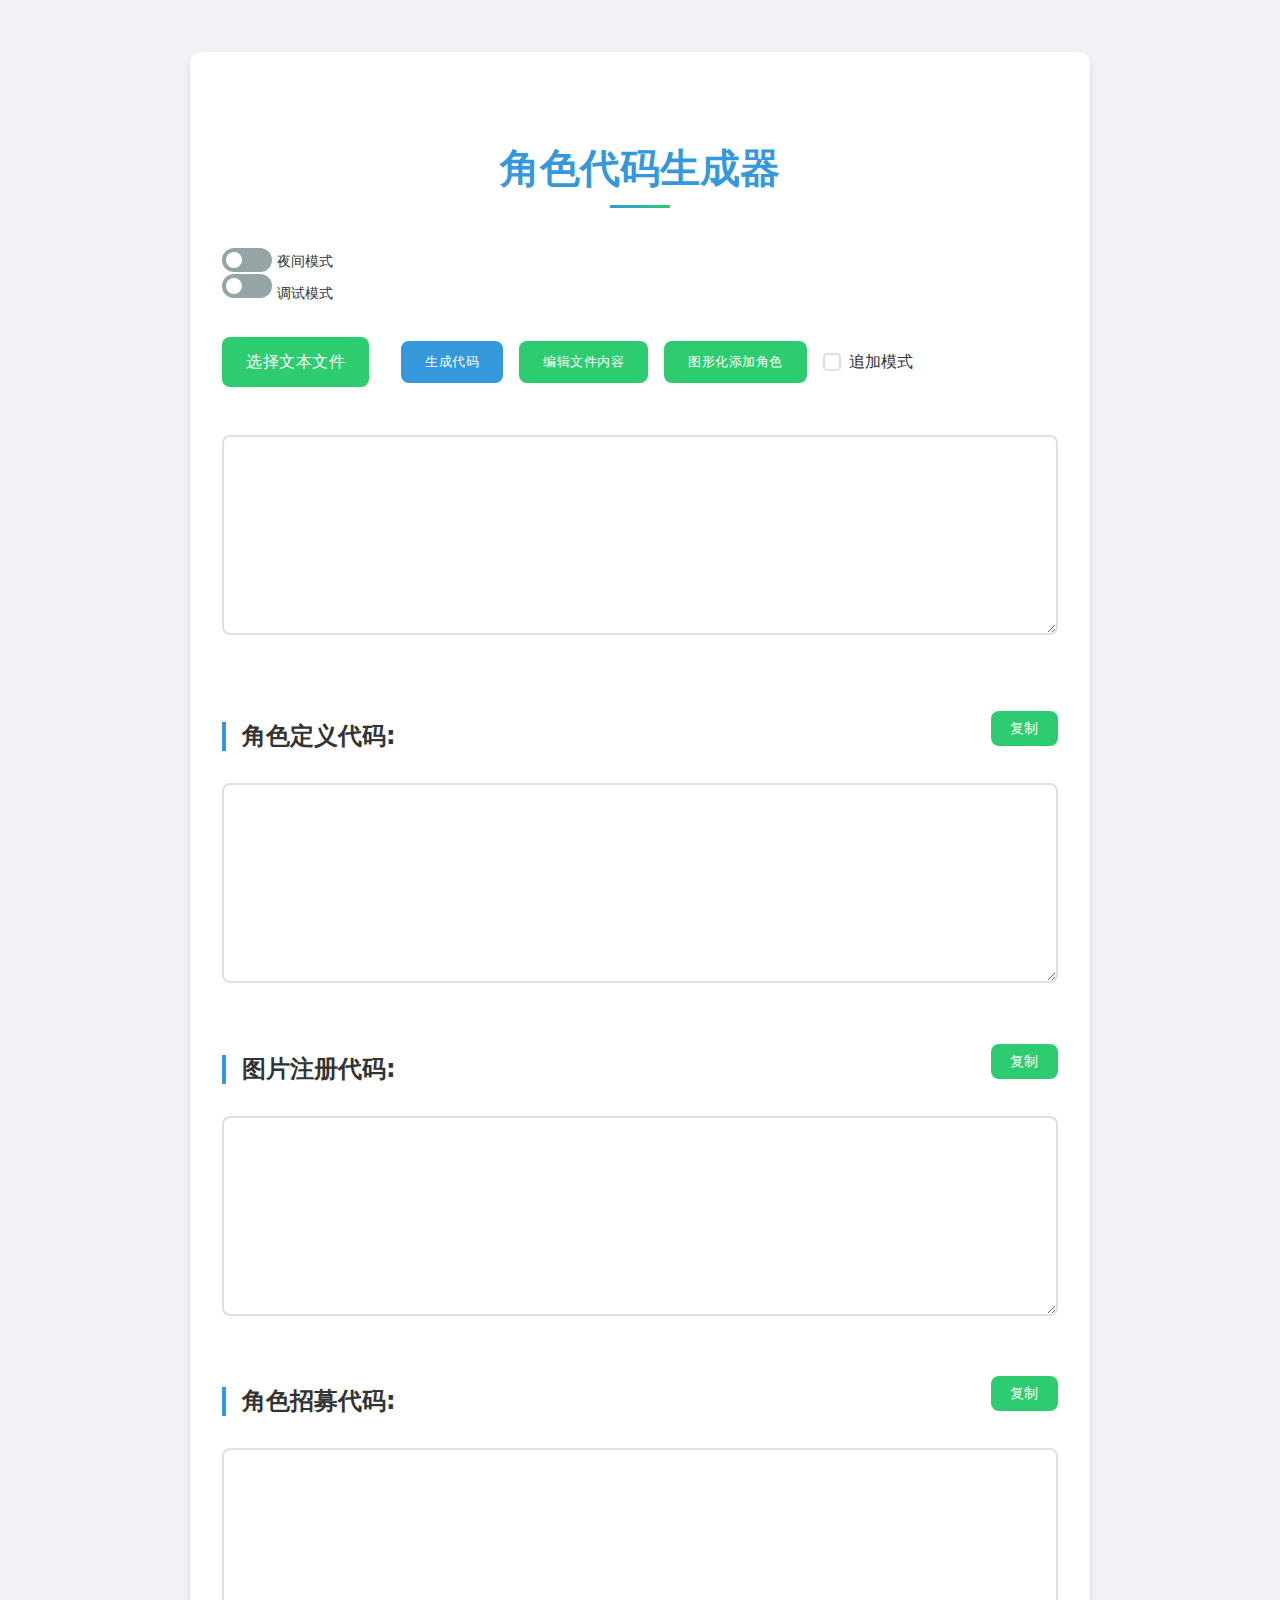
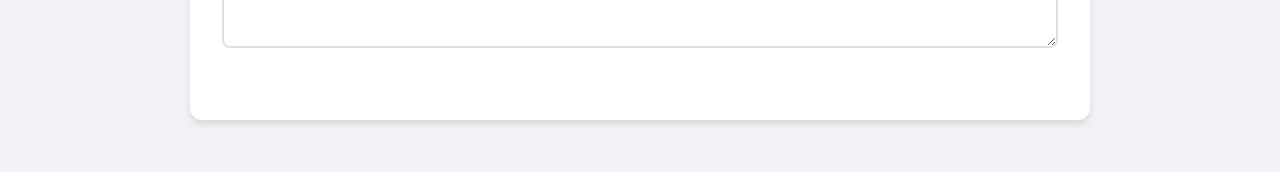
==== index.html @ 39e30cef "Update and rename home.html to index.html" ====
<!DOCTYPE html>
<html>

<head>
    <title>钢铁雄心游戏角色代码生成器</title>
    <script>
        // 主题初始化脚本
        (function () {
            const savedTheme = localStorage.getItem('theme') || 'light';
            document.documentElement.setAttribute('data-theme', savedTheme);
        })();
    </script>
    <link rel="stylesheet" href="./home.css">
</head>

<body>
    <div class="container">
        <h1>角色代码生成器</h1>
        <div class="theme-switch-container">
            <div class="theme-switch">
                <label class="switch">
                    <input type="checkbox" id="themeToggle">
                    <span class="slider"></span>
                </label>
                <span class="theme-label">夜间模式</span>
            </div>
            <div class="theme-switch">
                <label class="switch">
                    <input type="checkbox" id="debugToggle" hidden>
                    <span class="slider"></span>
                </label>
                <span class="theme-label">调试模式</span>
            </div>
        </div>
        <div class="file-input">
            <label class="file-btn">
                <input type="file" id="txtFile" accept=".txt" hidden>
                <span class="btn btn-secondary">选择文本文件</span>
                <span id="fileName"></span>
            </label>
            <button class="btn" onclick="processFile()">生成代码</button>
            <button class="btn btn-secondary" id="showEditorBtn">编辑文件内容</button>
            <button class="btn btn-secondary" id="openModalBtn">图形化添加角色</button>
            <label class="append-mode">
                <input type="checkbox" id="appendMode">
                <span class="checkmark"></span>
                <span>追加模式</span>
            </label>
        </div>
        <textarea id="fileContentEditor" class="hidden"></textarea>

        <div id="addCharacterModal" class="modal hidden">
            <div class="modal-content">
                <span class="close">&times;</span>
                <h2>添加新角色</h2>
                <div class="form-container">
                    <div id="formContainer"></div>
                </div>
                <div class="form-actions">
                    <button class="btn" id="addRowBtn">添加新行</button>
                    <button class="btn btn-secondary" id="saveChangesBtn">保存更改</button>
                </div>
            </div>
        </div>

        <div class="output-group">
            <div class="output-header">
                <h3>角色定义代码:</h3>
                <button class="btn copy-btn" data-target="output1">复制</button>
            </div>
            <textarea id="output1"></textarea>
        </div>
        
        <div class="output-group">
            <div class="output-header">
                <h3>图片注册代码:</h3>
                <button class="btn copy-btn" data-target="output2">复制</button>
            </div>
            <textarea id="output2"></textarea>
        </div>
        
        <div class="output-group">
            <div class="output-header">
                <h3>角色招募代码:</h3>
                <button class="btn copy-btn" data-target="output3">复制</button>
            </div>
            <textarea id="output3"></textarea>
        </div>
    </div>
    <script src="./home.js"></script>
</body>

</html>
---- home.css ----
/* ===== 基础重置 ===== */
*,
*::before,
*::after {
    box-sizing: border-box;
    margin: 0;
    padding: 0;
}

html {
    scroll-behavior: smooth;
    font-size: 16px;
    line-height: 1.6;
    -webkit-text-size-adjust: 100%;
    -webkit-font-smoothing: antialiased;
}

/* 调试模式开关 */
#debugToggle:checked+.slider {
    background: var(--danger-color);
}

.debug-status {
    position: fixed;
    left: 20px;
    bottom: 20px;
    padding: 12px;
    background: var(--danger-bg);
    border: 2px solid var(--danger-color);
    border-radius: var(--radius-md);
    color: var(--danger-color);
    animation: debugPulse 1.5s infinite;
    z-index: 10000;
}

.debug-container {
    position: fixed;
    left: 20px;
    bottom: 20px;
    display: flex;
    flex-direction: column-reverse;
    /* 新消息在上方 */
    gap: 10px;
    z-index: 10000;
    pointer-events: none;
    max-height: calc(100vh - 100px);
    /* 防止溢出屏幕 */
    /* overflow-y: auto; */
    /* 超出时滚动 */
}

.debug-status {
    position: relative;
    /* 改为相对定位 */
    padding: 12px;
    background: var(--danger-bg);
    border: 2px solid var(--danger-color);
    border-radius: var(--radius-md);
    color: var(--danger-color);
    animation:
        slideUp 0.3s ease-out,
        debugPulse 1.5s infinite;
    box-shadow: 0 4px 6px rgba(0, 0, 0, 0.1);
    min-width: 250px;
    opacity: 1;
    transform: none !important;
    /* 移除之前的位置变换 */
    margin-top: 0;
    /* 重置外边距 */
}

@keyframes slideUp {
    from {
        transform: translateY(100%);
        opacity: 0;
    }

    to {
        transform: translateY(0);
        opacity: 1;
    }
}

.debug-status {
    animation:
        slideUp 0.3s ease-out,
        debugPulse 1.5s infinite;
}

.debug-container {
    pointer-events: none;
    /* 防止点击干扰 */
}

.debug-status {
    will-change: transform, opacity;
    /* 优化动画性能 */
    box-shadow: 0 4px 6px rgba(0, 0, 0, 0.1);
    /* 增加层次感 */
}

@keyframes debugPulse {

    0%,
    100% {
        transform: scale(1);
    }

    50% {
        transform: scale(1.05);
    }
}

.no-animation * {
    animation: none !important;
    transition: none !important;
}

/* ===== 变量定义 ===== */
:root {
    --primary-color: #3498db;
    --secondary-color: #2ecc71;
    --danger-color: #e74c3c;
    --text-color: #333;
    --bg-color: #f0f2f5;
    --container-bg: #fff;
    --border-color: #e0e0e0;
    --shadow-color: rgba(0, 0, 0, 0.1);
    --success-bg: #e8f6e3;
    --error-bg: #fdecea;
    --radius-sm: 4px;
    --radius-md: 8px;
    --radius-lg: 12px;
    --transition: all 0.3s ease;
}

@media (prefers-color-scheme: dark) {
    :root {
        --text-color: #e0e0e0;
        --bg-color: #1a1a1a;
        --container-bg: #2d2d2d;
        --border-color: #4a4a4a;
        --shadow-color: rgba(255, 255, 255, 0.1);
    }
}

/* ===== 基础样式 ===== */
body {
    font-family: 'Segoe UI', system-ui, -apple-system, sans-serif;
    color: var(--text-color);
    background-color: var(--bg-color);
    line-height: 1.6;
    margin: 0;
    padding: 20px;
    min-height: 100vh;
}

h1,
h2,
h3,
h4 {
    font-weight: 600;
    line-height: 1.2;
    margin: 1.5em 0 1em;
}

h1 {
    font-size: 2.5rem;
}

h2 {
    font-size: 2rem;
}

h3 {
    font-size: 1.5rem;
}

img {
    max-width: 100%;
    height: auto;
    vertical-align: middle;
}

/* ===== 布局容器 ===== */
.container {
    position: relative;
    max-width: 900px;
    margin: 2rem auto;
    padding: 2rem;
    background: var(--container-bg);
    border-radius: var(--radius-lg);
    box-shadow: 0 4px 6px var(--shadow-color);
    transition: var(--transition);
}

/* 移除容器悬停动画 */
/* .container:hover {
    transform: translateY(-2px);
    box-shadow: 0 6px 12px var(--shadow-color);
} */

/* ===== 标题样式 ===== */
h1 {
    position: relative;
    text-align: center;
    padding-bottom: 1rem;
    color: var(--primary-color);
}

h1::after {
    content: '';
    position: absolute;
    bottom: 0;
    left: 50%;
    transform: translateX(-50%);
    width: 60px;
    height: 3px;
    background: linear-gradient(90deg, var(--primary-color), var(--secondary-color));
}

h3 {
    position: relative;
    padding-left: 1rem;
    border-left: 4px solid var(--primary-color);
    margin: 2rem 0 1rem;
}

/* ===== 表单元素 ===== */
.input-group {
    margin: 1.5rem 0;
}

textarea {
    width: 100%;
    height: 200px;
    padding: 1rem;
    border: 2px solid var(--border-color);
    border-radius: var(--radius-md);
    color: var(--text-color);
    background: var(--container-bg);
    font-family: 'Consolas', monospace;
    resize: vertical;
    transition: var(--transition);
}

textarea:focus {
    border-color: var(--primary-color);
    box-shadow: 0 0 0 3px rgba(52, 152, 219, 0.2);
    outline: none;
}

.file-input {
    display: flex;
    gap: 1rem;
    align-items: center;
    margin: 2rem 0;
}

.custom-file-upload {
    display: inline-flex;
    align-items: center;
    gap: 0.5rem;
    padding: 0.75rem 1.5rem;
    background: var(--bg-color);
    border: 2px solid var(--border-color);
    border-radius: var(--radius-md);
    cursor: pointer;
    transition: var(--transition);
}

.custom-file-upload:hover {
    border-color: var(--primary-color);
    background: var(--container-bg);
}

input[type="file"]:focus+.custom-file-upload {
    box-shadow: 0 0 0 3px rgba(52, 152, 219, 0.3);
}

/* ===== 按钮系统 ===== */
.btn {
    display: inline-flex;
    align-items: center;
    gap: 0.5rem;
    padding: 0.75rem 1.5rem;
    border: none;
    border-radius: var(--radius-md);
    background: var(--primary-color);
    color: white;
    cursor: pointer;
    font-weight: 500;
    transition: var(--transition);
    text-transform: uppercase;
    letter-spacing: 0.5px;
}

.btn:hover:not(:disabled) {
    transform: translateY(-2px);
    box-shadow: 0 4px 12px rgba(52, 152, 219, 0.3);
    filter: brightness(1.1);
}

.btn:active:not(:disabled) {
    transform: translateY(1px);
    box-shadow: 0 2px 4px rgba(52, 152, 219, 0.3);
}

.btn:disabled {
    opacity: 0.7;
    cursor: not-allowed;
    background: #95a5a6;
}

.btn-secondary {
    background: var(--secondary-color);
}

.btn-danger {
    background: var(--danger-color);
}

/* ===== 状态指示 ===== */
/* 新增状态消息容器 */
.status-container {
    position: fixed;
    top: 20px;
    right: 20px;
    display: flex;
    flex-direction: column;
    align-items: flex-end;
    gap: 10px;
    z-index: 10000;
    pointer-events: none;
}

/* 修改状态消息样式 */
.status-message {
    position: relative;
    padding: 12px 24px;
    border-radius: var(--radius-md);
    font-weight: 500;
    opacity: 0;
    transform: translateY(-20px);
    transition: all 0.4s cubic-bezier(0.4, 0, 0.2, 1);
    box-shadow: 0 4px 6px var(--shadow-color);
    white-space: nowrap;
    max-width: 300px;
    overflow: hidden;
    text-overflow: ellipsis;
}

/* 添加进入动画 */
.status-message.show {
    opacity: 1;
    transform: translateY(0);
}

/* 添加退出动画 */
.status-message.hide {
    opacity: 0;
    transform: translateY(-20px);
}

.status-success {
    background: var(--container-bg);
    border: 2px solid var(--primary-color);
    color: var(--primary-color);
}

.status-error {
    background: var(--container-bg);
    border: 2px solid var(--danger-color);
    color: var(--danger-color);
}

.loading-spinner {
    width: 24px;
    height: 24px;
    border: 3px solid rgba(255, 255, 255, 0.3);
    border-top-color: currentColor;
    border-radius: 50%;
    animation: spin 1s linear infinite;
    display: none;
}

@keyframes spin {
    to {
        transform: rotate(360deg);
    }
}

/* ===== 工具提示 ===== */
[data-tooltip] {
    position: relative;
    cursor: help;
}

[data-tooltip]::after {
    content: attr(data-tooltip);
    position: absolute;
    bottom: 100%;
    left: 50%;
    transform: translateX(-50%);
    white-space: nowrap;
    background: rgba(0, 0, 0, 0.9);
    color: white;
    padding: 0.5rem 1rem;
    border-radius: var(--radius-sm);
    font-size: 0.875rem;
    pointer-events: none;
    opacity: 0;
    transition: opacity 0.2s;
}

[data-tooltip]:hover::after {
    opacity: 1;
}

/* ===== 响应式设计 ===== */
@media (max-width: 768px) {
    html {
        font-size: 14px;
    }

    .container {
        padding: 1.5rem;
        margin: 1rem;
        width: auto;
    }

    .file-input {
        flex-direction: column;
    }

    .btn {
        width: 100%;
        justify-content: center;
    }
}

@media (max-width: 480px) {
    h1 {
        font-size: 2rem;
    }

    textarea {
        height: 150px;
    }
}

/* ===== 辅助类 ===== */
.sr-only {
    position: absolute;
    width: 1px;
    height: 1px;
    padding: 0;
    margin: -1px;
    overflow: hidden;
    clip: rect(0, 0, 0, 0);
    border: 0;
}

.text-center {
    text-align: center;
}

.text-muted {
    color: #95a5a6;
}

.mt-1 {
    margin-top: 0.5rem;
}

.mb-2 {
    margin-bottom: 1rem;
}

.p-2 {
    padding: 1rem;
}

/* ===== 打印优化 ===== */
@media print {
    .container {
        box-shadow: none;
        border: 1px solid #ddd;
    }

    button,
    .file-input {
        display: none;
    }

    textarea {
        border: none;
        background: transparent;
        resize: none;
    }
}


/* 文件选择按钮 */
.file-btn {
    position: relative;
    display: flex;
    align-items: center;
    gap: 1rem;
}

#fileName {
    color: var(--text-color);
    opacity: 0.8;
    font-size: 0.9em;
}

/* 自定义复选框 */
.append-mode {
    display: flex;
    align-items: center;
    gap: 0.5rem;
    cursor: pointer;
    color: var(--text-color);
}

.append-mode input {
    position: absolute;
    opacity: 0;
    height: 0;
    width: 0;
}

.checkmark {
    display: inline-block;
    width: 18px;
    height: 18px;
    border: 2px solid var(--border-color);
    border-radius: var(--radius-sm);
    position: relative;
    transition: var(--transition);
}

.append-mode input:checked~.checkmark {
    background: var(--primary-color);
    border-color: var(--primary-color);
}

.checkmark::after {
    content: "";
    position: absolute;
    left: 5px;
    top: 1px;
    width: 5px;
    height: 10px;
    border: solid white;
    border-width: 0 2px 2px 0;
    transform: rotate(45deg);
    opacity: 0;
    transition: var(--transition);
}

.append-mode input:checked~.checkmark::after {
    opacity: 1;
}


/* 复制模块 */
.output-group {
    margin: 2rem 0;
}

.output-header {
    display: flex;
    justify-content: space-between;
    align-items: center;
    margin-bottom: 1rem;
}

.copy-btn {
    padding: 0.5rem 1.2rem;
    font-size: 0.9em;
    background: var(--secondary-color);
    transition: var(--transition);
}

.copy-btn:hover {
    background: #27ae60;
}

.copy-btn:active {
    transform: translateY(1px);
}

/* 调整按钮动画关键帧 */
@keyframes bounce {
    0% {
        transform: scale(1);
    }

    50% {
        transform: scale(0.95);
    }

    100% {
        transform: scale(1);
    }
}

/* 添加按钮基础过渡效果 */
.btn {
    transition: all 0.3s ease, transform 0.3s ease;
}


/* 切换开关 */
/* .theme-switch {
    display: flex;
    align-items: center;
    gap: 10px;
    background: var(--container-bg);
    padding: 8px 12px;
    border-radius: var(--radius-md);
    box-shadow: 0 2px 4px var(--shadow-color);
} */

.switch {
    position: relative;
    display: inline-block;
    width: 50px;
    height: 24px;
}

.switch input {
    opacity: 0;
    width: 0;
    height: 0;
}

.slider {
    position: absolute;
    cursor: pointer;
    top: 0;
    left: 0;
    right: 0;
    bottom: 0;
    background-color: #95a5a6;
    transition: var(--transition);
    border-radius: 34px;
}

.slider:before {
    position: absolute;
    content: "";
    height: 16px;
    width: 16px;
    left: 4px;
    bottom: 4px;
    background-color: white;
    transition: var(--transition);
    border-radius: 50%;
}

input:checked+.slider {
    background-color: var(--primary-color);
}

input:checked+.slider:before {
    transform: translateX(26px);
}

.theme-label {
    font-size: 0.9em;
    color: var(--text-color);
    user-select: none;
}

/* 更新主题变量 */
:root {
    --text-color: #333;
    --bg-color: #f0f2f5;
    --container-bg: #fff;
    --border-color: #e0e0e0;
    --shadow-color: rgba(0, 0, 0, 0.1);
}

[data-theme="dark"] {
    --text-color: #e0e0e0;
    --bg-color: #1a1a1a;
    --container-bg: #2d2d2d;
    --border-color: #4a4a4a;
    --shadow-color: rgba(255, 255, 255, 0.1);
}


/* 追加新角色界面 */
.modal {
    display: none;
    position: fixed;
    z-index: 1000;
    left: 0;
    top: 0;
    width: 100%;
    height: 100%;
    background-color: rgba(0, 0, 0, 0.5);
}

.modal.show {
    display: block;
}

.modal-content {
    background-color: var(--container-bg);
    margin: 15% auto;
    padding: 20px;
    max-width: 500px;
    border-radius: var(--radius-md);
    position: fixed;
    top: 25%;
    left: 50%;
    transform: translate(-50%, -50%);
    max-height: 80vh;
    display: flex;
    flex-direction: column;
    width: min(90%, 600px);
}

/* 滚动条美化 */
*::-webkit-scrollbar {
    width: 8px;
}

*::-webkit-scrollbar-thumb {
    background: var(--primary-color);
    border-radius: 4px;
}

.close {
    position: absolute;
    right: 20px;
    top: 10px;
    font-size: 28px;
    cursor: pointer;
}

.form-group {
    margin: 1rem 0;
}

.form-group input {
    display: block;
    width: 100%;
    padding: 0.5rem;
    margin-top: 0.5rem;
}

#fileContentEditor {
    width: 100%;
    height: 200px;
    margin: 1rem 0;
}

.form-container {
    max-height: 60vh;
    overflow-y: auto;
    margin: 1rem 0;
    border: 1px solid var(--border-color);
    border-radius: var(--radius-md);
    padding: 1rem;
}

.form-row {
    display: grid;
    grid-template-columns: 1fr 1fr;
    gap: 1rem;
    margin-bottom: 1rem;
    padding-bottom: 1rem;
    border-bottom: 1px dashed var(--border-color);
}

.form-row:last-child {
    border-bottom: none;
    margin-bottom: 0;
}

.input-group {
    display: flex;
    flex-direction: column;
    gap: 0.5rem;
}

.input-group label {
    font-size: 0.9em;
    color: var(--text-color);
    opacity: 0.8;
}

.form-actions {
    display: flex;
    gap: 1rem;
    justify-content: flex-end;
    margin-top: 1rem;
}


/* 新增行动画 */
@keyframes slideIn {
    from {
        opacity: 0;
        transform: translateY(-20px);
    }

    to {
        opacity: 1;
        transform: translateY(0);
    }
}

.form-row {
    animation: slideIn 0.3s ease-out;
    transition: all 0.3s ease;
}

/* 输入框美化 */
.character-id,
.character-name {
    width: 100%;
    padding: 12px;
    border: 2px solid var(--border-color);
    border-radius: var(--radius-md);
    background: var(--container-bg);
    color: var(--text-color);
    font-size: 14px;
    transition: all 0.3s ease;
    box-shadow: 0 2px 4px var(--shadow-color);
}

.character-id:focus,
.character-name:focus {
    border-color: var(--primary-color);
    box-shadow: 0 0 0 3px rgba(52, 152, 219, 0.2);
    outline: none;
}

/* 输入框占位符样式 */
.character-id::placeholder,
.character-name::placeholder {
    color: #95a5a6;
    font-style: italic;
}

/* 输入框悬停效果 */
.character-id:hover,
.character-name:hover {
    border-color: var(--primary-color);
}

/* 新增行按钮动画 */
#addRowBtn {
    transition: transform 0.2s ease;
}

#addRowBtn:active {
    transform: scale(0.95);
}

/* 错误状态提示 */
.input-group.invalid input {
    border-color: var(--danger-color);
    animation: shake 0.4s ease;
}

@keyframes shake {

    0%,
    100% {
        transform: translateX(0);
    }

    25% {
        transform: translateX(-5px);
    }

    75% {
        transform: translateX(5px);
    }
}


/* 控制台报错提醒 */
.status-error {
    background: var(--error-bg) !important;
    border-color: var(--danger-color) !important;
    color: var(--danger-color) !important;
}

.status-message pre {
    margin: 8px 0 0;
    padding: 8px;
    background: rgba(0, 0, 0, 0.1);
    border-radius: var(--radius-sm);
    font-size: 0.85em;
    white-space: pre-wrap;
}

.error-stack {
    margin-top: 8px;
    padding-top: 8px;
    border-top: 1px dashed var(--danger-color);
    font-size: 0.8em;
    opacity: 0.8;
}
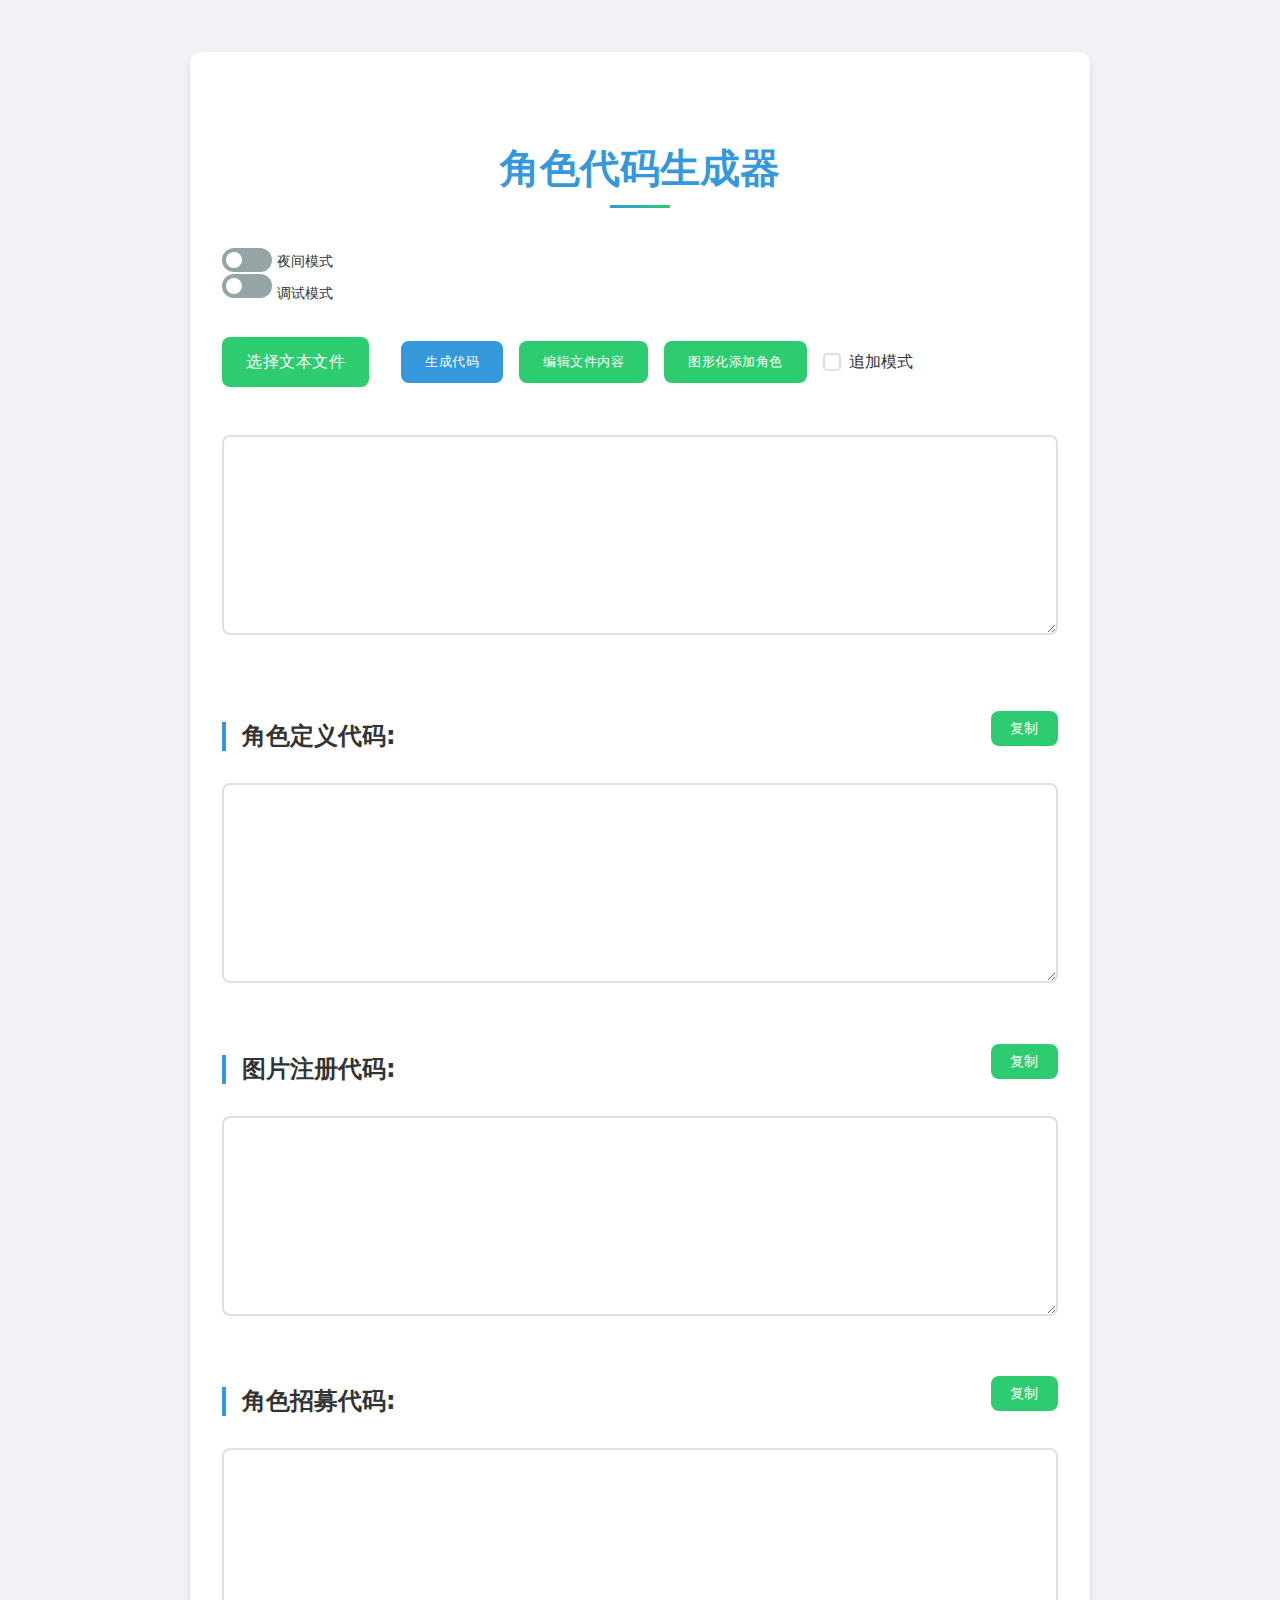
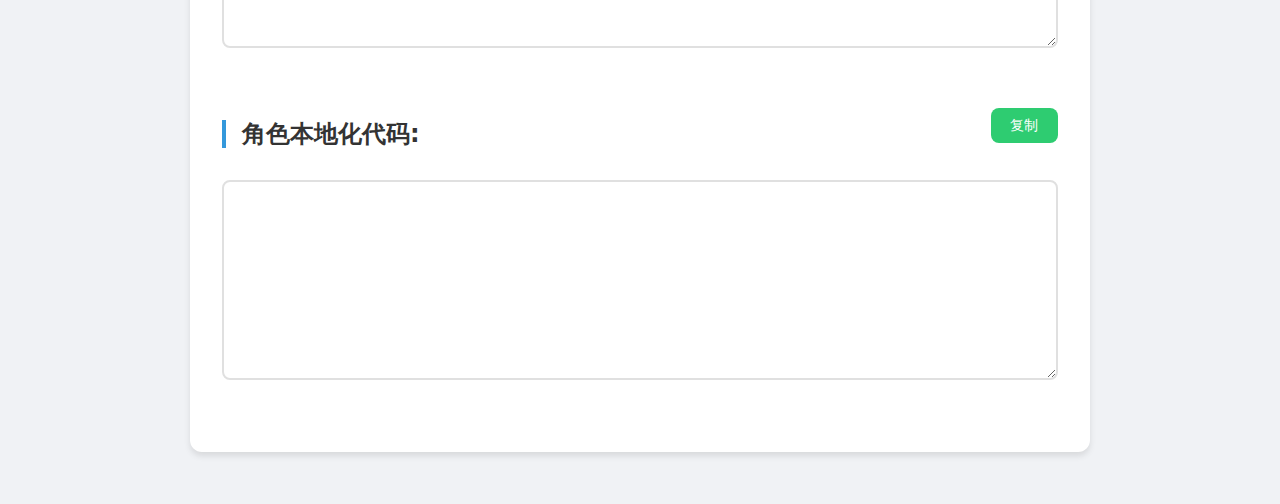
==== commit 3a519596: "本地化生成" ====
--- a/index.html
+++ b/index.html
@@ -1,93 +1,101 @@
-<!DOCTYPE html>
-<html>
-
-<head>
-    <title>钢铁雄心游戏角色代码生成器</title>
-    <script>
-        // 主题初始化脚本
-        (function () {
-            const savedTheme = localStorage.getItem('theme') || 'light';
-            document.documentElement.setAttribute('data-theme', savedTheme);
-        })();
-    </script>
-    <link rel="stylesheet" href="./home.css">
-</head>
-
-<body>
-    <div class="container">
-        <h1>角色代码生成器</h1>
-        <div class="theme-switch-container">
-            <div class="theme-switch">
-                <label class="switch">
-                    <input type="checkbox" id="themeToggle">
-                    <span class="slider"></span>
-                </label>
-                <span class="theme-label">夜间模式</span>
-            </div>
-            <div class="theme-switch">
-                <label class="switch">
-                    <input type="checkbox" id="debugToggle" hidden>
-                    <span class="slider"></span>
-                </label>
-                <span class="theme-label">调试模式</span>
-            </div>
-        </div>
-        <div class="file-input">
-            <label class="file-btn">
-                <input type="file" id="txtFile" accept=".txt" hidden>
-                <span class="btn btn-secondary">选择文本文件</span>
-                <span id="fileName"></span>
-            </label>
-            <button class="btn" onclick="processFile()">生成代码</button>
-            <button class="btn btn-secondary" id="showEditorBtn">编辑文件内容</button>
-            <button class="btn btn-secondary" id="openModalBtn">图形化添加角色</button>
-            <label class="append-mode">
-                <input type="checkbox" id="appendMode">
-                <span class="checkmark"></span>
-                <span>追加模式</span>
-            </label>
-        </div>
-        <textarea id="fileContentEditor" class="hidden"></textarea>
-
-        <div id="addCharacterModal" class="modal hidden">
-            <div class="modal-content">
-                <span class="close">&times;</span>
-                <h2>添加新角色</h2>
-                <div class="form-container">
-                    <div id="formContainer"></div>
-                </div>
-                <div class="form-actions">
-                    <button class="btn" id="addRowBtn">添加新行</button>
-                    <button class="btn btn-secondary" id="saveChangesBtn">保存更改</button>
-                </div>
-            </div>
-        </div>
-
-        <div class="output-group">
-            <div class="output-header">
-                <h3>角色定义代码:</h3>
-                <button class="btn copy-btn" data-target="output1">复制</button>
-            </div>
-            <textarea id="output1"></textarea>
-        </div>
-        
-        <div class="output-group">
-            <div class="output-header">
-                <h3>图片注册代码:</h3>
-                <button class="btn copy-btn" data-target="output2">复制</button>
-            </div>
-            <textarea id="output2"></textarea>
-        </div>
-        
-        <div class="output-group">
-            <div class="output-header">
-                <h3>角色招募代码:</h3>
-                <button class="btn copy-btn" data-target="output3">复制</button>
-            </div>
-            <textarea id="output3"></textarea>
-        </div>
-    </div>
-    <script src="./home.js"></script>
-</body>
-
-</html>
+<!DOCTYPE html>
+<html>
+
+<head>
+    <title>钢铁雄心游戏角色代码生成器</title>
+    <script>
+        // 主题初始化脚本
+        (function () {
+            const savedTheme = localStorage.getItem('theme') || 'light';
+            document.documentElement.setAttribute('data-theme', savedTheme);
+        })();
+    </script>
+    <link rel="stylesheet" href="./home.css">
+</head>
+
+<body>
+    <div class="container">
+        <h1>角色代码生成器</h1>
+        <div class="theme-switch-container">
+            <div class="theme-switch">
+                <label class="switch">
+                    <input type="checkbox" id="themeToggle">
+                    <span class="slider"></span>
+                </label>
+                <span class="theme-label">夜间模式</span>
+            </div>
+            <div class="theme-switch">
+                <label class="switch">
+                    <input type="checkbox" id="debugToggle" hidden>
+                    <span class="slider"></span>
+                </label>
+                <span class="theme-label">调试模式</span>
+            </div>
+        </div>
+        <div class="file-input">
+            <label class="file-btn">
+                <input type="file" id="txtFile" accept=".txt" hidden>
+                <span class="btn btn-secondary">选择文本文件</span>
+                <span id="fileName"></span>
+            </label>
+            <button class="btn" onclick="processFile()">生成代码</button>
+            <button class="btn btn-secondary" id="showEditorBtn">编辑文件内容</button>
+            <button class="btn btn-secondary" id="openModalBtn">图形化添加角色</button>
+            <label class="append-mode">
+                <input type="checkbox" id="appendMode">
+                <span class="checkmark"></span>
+                <span>追加模式</span>
+            </label>
+        </div>
+        <textarea id="fileContentEditor" class="hidden"></textarea>
+
+        <div id="addCharacterModal" class="modal hidden">
+            <div class="modal-content">
+                <span class="close">&times;</span>
+                <h2>添加新角色</h2>
+                <div class="form-container">
+                    <div id="formContainer"></div>
+                </div>
+                <div class="form-actions">
+                    <button class="btn" id="addRowBtn">添加新行</button>
+                    <button class="btn btn-secondary" id="saveChangesBtn">保存更改</button>
+                </div>
+            </div>
+        </div>
+
+        <div class="output-group">
+            <div class="output-header">
+                <h3>角色定义代码:</h3>
+                <button class="btn copy-btn" data-target="output1">复制</button>
+            </div>
+            <textarea id="output1"></textarea>
+        </div>
+        
+        <div class="output-group">
+            <div class="output-header">
+                <h3>图片注册代码:</h3>
+                <button class="btn copy-btn" data-target="output2">复制</button>
+            </div>
+            <textarea id="output2"></textarea>
+        </div>
+        
+        <div class="output-group">
+            <div class="output-header">
+                <h3>角色招募代码:</h3>
+                <button class="btn copy-btn" data-target="output3">复制</button>
+            </div>
+            <textarea id="output3"></textarea>
+        </div>
+
+        <div class="output-group">
+            <div class="output-header">
+                <h3>角色本地化代码:</h3>
+                <button class="btn copy-btn" data-target="output4">复制</button>
+            </div>
+            <textarea id="output4"></textarea>
+        </div>
+    </div>
+    <script src="./home.js"></script>
+</body>
+
+</html>--- a/home.css
+++ b/home.css
@@ -1,912 +1,923 @@
-/* ===== 基础重置 ===== */
-*,
-*::before,
-*::after {
-    box-sizing: border-box;
-    margin: 0;
-    padding: 0;
-}
-
-html {
-    scroll-behavior: smooth;
-    font-size: 16px;
-    line-height: 1.6;
-    -webkit-text-size-adjust: 100%;
-    -webkit-font-smoothing: antialiased;
-}
-
-/* 调试模式开关 */
-#debugToggle:checked+.slider {
-    background: var(--danger-color);
-}
-
-.debug-status {
-    position: fixed;
-    left: 20px;
-    bottom: 20px;
-    padding: 12px;
-    background: var(--danger-bg);
-    border: 2px solid var(--danger-color);
-    border-radius: var(--radius-md);
-    color: var(--danger-color);
-    animation: debugPulse 1.5s infinite;
-    z-index: 10000;
-}
-
-.debug-container {
-    position: fixed;
-    left: 20px;
-    bottom: 20px;
-    display: flex;
-    flex-direction: column-reverse;
-    /* 新消息在上方 */
-    gap: 10px;
-    z-index: 10000;
-    pointer-events: none;
-    max-height: calc(100vh - 100px);
-    /* 防止溢出屏幕 */
-    /* overflow-y: auto; */
-    /* 超出时滚动 */
-}
-
-.debug-status {
-    position: relative;
-    /* 改为相对定位 */
-    padding: 12px;
-    background: var(--danger-bg);
-    border: 2px solid var(--danger-color);
-    border-radius: var(--radius-md);
-    color: var(--danger-color);
-    animation:
-        slideUp 0.3s ease-out,
-        debugPulse 1.5s infinite;
-    box-shadow: 0 4px 6px rgba(0, 0, 0, 0.1);
-    min-width: 250px;
-    opacity: 1;
-    transform: none !important;
-    /* 移除之前的位置变换 */
-    margin-top: 0;
-    /* 重置外边距 */
-}
-
-@keyframes slideUp {
-    from {
-        transform: translateY(100%);
-        opacity: 0;
-    }
-
-    to {
-        transform: translateY(0);
-        opacity: 1;
-    }
-}
-
-.debug-status {
-    animation:
-        slideUp 0.3s ease-out,
-        debugPulse 1.5s infinite;
-}
-
-.debug-container {
-    pointer-events: none;
-    /* 防止点击干扰 */
-}
-
-.debug-status {
-    will-change: transform, opacity;
-    /* 优化动画性能 */
-    box-shadow: 0 4px 6px rgba(0, 0, 0, 0.1);
-    /* 增加层次感 */
-}
-
-@keyframes debugPulse {
-
-    0%,
-    100% {
-        transform: scale(1);
-    }
-
-    50% {
-        transform: scale(1.05);
-    }
-}
-
-.no-animation * {
-    animation: none !important;
-    transition: none !important;
-}
-
-/* ===== 变量定义 ===== */
-:root {
-    --primary-color: #3498db;
-    --secondary-color: #2ecc71;
-    --danger-color: #e74c3c;
-    --text-color: #333;
-    --bg-color: #f0f2f5;
-    --container-bg: #fff;
-    --border-color: #e0e0e0;
-    --shadow-color: rgba(0, 0, 0, 0.1);
-    --success-bg: #e8f6e3;
-    --error-bg: #fdecea;
-    --radius-sm: 4px;
-    --radius-md: 8px;
-    --radius-lg: 12px;
-    --transition: all 0.3s ease;
-}
-
-@media (prefers-color-scheme: dark) {
-    :root {
-        --text-color: #e0e0e0;
-        --bg-color: #1a1a1a;
-        --container-bg: #2d2d2d;
-        --border-color: #4a4a4a;
-        --shadow-color: rgba(255, 255, 255, 0.1);
-    }
-}
-
-/* ===== 基础样式 ===== */
-body {
-    font-family: 'Segoe UI', system-ui, -apple-system, sans-serif;
-    color: var(--text-color);
-    background-color: var(--bg-color);
-    line-height: 1.6;
-    margin: 0;
-    padding: 20px;
-    min-height: 100vh;
-}
-
-h1,
-h2,
-h3,
-h4 {
-    font-weight: 600;
-    line-height: 1.2;
-    margin: 1.5em 0 1em;
-}
-
-h1 {
-    font-size: 2.5rem;
-}
-
-h2 {
-    font-size: 2rem;
-}
-
-h3 {
-    font-size: 1.5rem;
-}
-
-img {
-    max-width: 100%;
-    height: auto;
-    vertical-align: middle;
-}
-
-/* ===== 布局容器 ===== */
-.container {
-    position: relative;
-    max-width: 900px;
-    margin: 2rem auto;
-    padding: 2rem;
-    background: var(--container-bg);
-    border-radius: var(--radius-lg);
-    box-shadow: 0 4px 6px var(--shadow-color);
-    transition: var(--transition);
-}
-
-/* 移除容器悬停动画 */
-/* .container:hover {
-    transform: translateY(-2px);
-    box-shadow: 0 6px 12px var(--shadow-color);
-} */
-
-/* ===== 标题样式 ===== */
-h1 {
-    position: relative;
-    text-align: center;
-    padding-bottom: 1rem;
-    color: var(--primary-color);
-}
-
-h1::after {
-    content: '';
-    position: absolute;
-    bottom: 0;
-    left: 50%;
-    transform: translateX(-50%);
-    width: 60px;
-    height: 3px;
-    background: linear-gradient(90deg, var(--primary-color), var(--secondary-color));
-}
-
-h3 {
-    position: relative;
-    padding-left: 1rem;
-    border-left: 4px solid var(--primary-color);
-    margin: 2rem 0 1rem;
-}
-
-/* ===== 表单元素 ===== */
-.input-group {
-    margin: 1.5rem 0;
-}
-
-textarea {
-    width: 100%;
-    height: 200px;
-    padding: 1rem;
-    border: 2px solid var(--border-color);
-    border-radius: var(--radius-md);
-    color: var(--text-color);
-    background: var(--container-bg);
-    font-family: 'Consolas', monospace;
-    resize: vertical;
-    transition: var(--transition);
-}
-
-textarea:focus {
-    border-color: var(--primary-color);
-    box-shadow: 0 0 0 3px rgba(52, 152, 219, 0.2);
-    outline: none;
-}
-
-.file-input {
-    display: flex;
-    gap: 1rem;
-    align-items: center;
-    margin: 2rem 0;
-}
-
-.custom-file-upload {
-    display: inline-flex;
-    align-items: center;
-    gap: 0.5rem;
-    padding: 0.75rem 1.5rem;
-    background: var(--bg-color);
-    border: 2px solid var(--border-color);
-    border-radius: var(--radius-md);
-    cursor: pointer;
-    transition: var(--transition);
-}
-
-.custom-file-upload:hover {
-    border-color: var(--primary-color);
-    background: var(--container-bg);
-}
-
-input[type="file"]:focus+.custom-file-upload {
-    box-shadow: 0 0 0 3px rgba(52, 152, 219, 0.3);
-}
-
-/* ===== 按钮系统 ===== */
-.btn {
-    display: inline-flex;
-    align-items: center;
-    gap: 0.5rem;
-    padding: 0.75rem 1.5rem;
-    border: none;
-    border-radius: var(--radius-md);
-    background: var(--primary-color);
-    color: white;
-    cursor: pointer;
-    font-weight: 500;
-    transition: var(--transition);
-    text-transform: uppercase;
-    letter-spacing: 0.5px;
-}
-
-.btn:hover:not(:disabled) {
-    transform: translateY(-2px);
-    box-shadow: 0 4px 12px rgba(52, 152, 219, 0.3);
-    filter: brightness(1.1);
-}
-
-.btn:active:not(:disabled) {
-    transform: translateY(1px);
-    box-shadow: 0 2px 4px rgba(52, 152, 219, 0.3);
-}
-
-.btn:disabled {
-    opacity: 0.7;
-    cursor: not-allowed;
-    background: #95a5a6;
-}
-
-.btn-secondary {
-    background: var(--secondary-color);
-}
-
-.btn-danger {
-    background: var(--danger-color);
-}
-
-/* ===== 状态指示 ===== */
-/* 新增状态消息容器 */
-.status-container {
-    position: fixed;
-    top: 20px;
-    right: 20px;
-    display: flex;
-    flex-direction: column;
-    align-items: flex-end;
-    gap: 10px;
-    z-index: 10000;
-    pointer-events: none;
-}
-
-/* 修改状态消息样式 */
-.status-message {
-    position: relative;
-    padding: 12px 24px;
-    border-radius: var(--radius-md);
-    font-weight: 500;
-    opacity: 0;
-    transform: translateY(-20px);
-    transition: all 0.4s cubic-bezier(0.4, 0, 0.2, 1);
-    box-shadow: 0 4px 6px var(--shadow-color);
-    white-space: nowrap;
-    max-width: 300px;
-    overflow: hidden;
-    text-overflow: ellipsis;
-}
-
-/* 添加进入动画 */
-.status-message.show {
-    opacity: 1;
-    transform: translateY(0);
-}
-
-/* 添加退出动画 */
-.status-message.hide {
-    opacity: 0;
-    transform: translateY(-20px);
-}
-
-.status-success {
-    background: var(--container-bg);
-    border: 2px solid var(--primary-color);
-    color: var(--primary-color);
-}
-
-.status-error {
-    background: var(--container-bg);
-    border: 2px solid var(--danger-color);
-    color: var(--danger-color);
-}
-
-.loading-spinner {
-    width: 24px;
-    height: 24px;
-    border: 3px solid rgba(255, 255, 255, 0.3);
-    border-top-color: currentColor;
-    border-radius: 50%;
-    animation: spin 1s linear infinite;
-    display: none;
-}
-
-@keyframes spin {
-    to {
-        transform: rotate(360deg);
-    }
-}
-
-/* ===== 工具提示 ===== */
-[data-tooltip] {
-    position: relative;
-    cursor: help;
-}
-
-[data-tooltip]::after {
-    content: attr(data-tooltip);
-    position: absolute;
-    bottom: 100%;
-    left: 50%;
-    transform: translateX(-50%);
-    white-space: nowrap;
-    background: rgba(0, 0, 0, 0.9);
-    color: white;
-    padding: 0.5rem 1rem;
-    border-radius: var(--radius-sm);
-    font-size: 0.875rem;
-    pointer-events: none;
-    opacity: 0;
-    transition: opacity 0.2s;
-}
-
-[data-tooltip]:hover::after {
-    opacity: 1;
-}
-
-/* ===== 响应式设计 ===== */
-@media (max-width: 768px) {
-    html {
-        font-size: 14px;
-    }
-
-    .container {
-        padding: 1.5rem;
-        margin: 1rem;
-        width: auto;
-    }
-
-    .file-input {
-        flex-direction: column;
-    }
-
-    .btn {
-        width: 100%;
-        justify-content: center;
-    }
-}
-
-@media (max-width: 480px) {
-    h1 {
-        font-size: 2rem;
-    }
-
-    textarea {
-        height: 150px;
-    }
-}
-
-/* ===== 辅助类 ===== */
-.sr-only {
-    position: absolute;
-    width: 1px;
-    height: 1px;
-    padding: 0;
-    margin: -1px;
-    overflow: hidden;
-    clip: rect(0, 0, 0, 0);
-    border: 0;
-}
-
-.text-center {
-    text-align: center;
-}
-
-.text-muted {
-    color: #95a5a6;
-}
-
-.mt-1 {
-    margin-top: 0.5rem;
-}
-
-.mb-2 {
-    margin-bottom: 1rem;
-}
-
-.p-2 {
-    padding: 1rem;
-}
-
-/* ===== 打印优化 ===== */
-@media print {
-    .container {
-        box-shadow: none;
-        border: 1px solid #ddd;
-    }
-
-    button,
-    .file-input {
-        display: none;
-    }
-
-    textarea {
-        border: none;
-        background: transparent;
-        resize: none;
-    }
-}
-
-
-/* 文件选择按钮 */
-.file-btn {
-    position: relative;
-    display: flex;
-    align-items: center;
-    gap: 1rem;
-}
-
-#fileName {
-    color: var(--text-color);
-    opacity: 0.8;
-    font-size: 0.9em;
-}
-
-/* 自定义复选框 */
-.append-mode {
-    display: flex;
-    align-items: center;
-    gap: 0.5rem;
-    cursor: pointer;
-    color: var(--text-color);
-}
-
-.append-mode input {
-    position: absolute;
-    opacity: 0;
-    height: 0;
-    width: 0;
-}
-
-.checkmark {
-    display: inline-block;
-    width: 18px;
-    height: 18px;
-    border: 2px solid var(--border-color);
-    border-radius: var(--radius-sm);
-    position: relative;
-    transition: var(--transition);
-}
-
-.append-mode input:checked~.checkmark {
-    background: var(--primary-color);
-    border-color: var(--primary-color);
-}
-
-.checkmark::after {
-    content: "";
-    position: absolute;
-    left: 5px;
-    top: 1px;
-    width: 5px;
-    height: 10px;
-    border: solid white;
-    border-width: 0 2px 2px 0;
-    transform: rotate(45deg);
-    opacity: 0;
-    transition: var(--transition);
-}
-
-.append-mode input:checked~.checkmark::after {
-    opacity: 1;
-}
-
-
-/* 复制模块 */
-.output-group {
-    margin: 2rem 0;
-}
-
-.output-header {
-    display: flex;
-    justify-content: space-between;
-    align-items: center;
-    margin-bottom: 1rem;
-}
-
-.copy-btn {
-    padding: 0.5rem 1.2rem;
-    font-size: 0.9em;
-    background: var(--secondary-color);
-    transition: var(--transition);
-}
-
-.copy-btn:hover {
-    background: #27ae60;
-}
-
-.copy-btn:active {
-    transform: translateY(1px);
-}
-
-/* 调整按钮动画关键帧 */
-@keyframes bounce {
-    0% {
-        transform: scale(1);
-    }
-
-    50% {
-        transform: scale(0.95);
-    }
-
-    100% {
-        transform: scale(1);
-    }
-}
-
-/* 添加按钮基础过渡效果 */
-.btn {
-    transition: all 0.3s ease, transform 0.3s ease;
-}
-
-
-/* 切换开关 */
-/* .theme-switch {
-    display: flex;
-    align-items: center;
-    gap: 10px;
-    background: var(--container-bg);
-    padding: 8px 12px;
-    border-radius: var(--radius-md);
-    box-shadow: 0 2px 4px var(--shadow-color);
-} */
-
-.switch {
-    position: relative;
-    display: inline-block;
-    width: 50px;
-    height: 24px;
-}
-
-.switch input {
-    opacity: 0;
-    width: 0;
-    height: 0;
-}
-
-.slider {
-    position: absolute;
-    cursor: pointer;
-    top: 0;
-    left: 0;
-    right: 0;
-    bottom: 0;
-    background-color: #95a5a6;
-    transition: var(--transition);
-    border-radius: 34px;
-}
-
-.slider:before {
-    position: absolute;
-    content: "";
-    height: 16px;
-    width: 16px;
-    left: 4px;
-    bottom: 4px;
-    background-color: white;
-    transition: var(--transition);
-    border-radius: 50%;
-}
-
-input:checked+.slider {
-    background-color: var(--primary-color);
-}
-
-input:checked+.slider:before {
-    transform: translateX(26px);
-}
-
-.theme-label {
-    font-size: 0.9em;
-    color: var(--text-color);
-    user-select: none;
-}
-
-/* 更新主题变量 */
-:root {
-    --text-color: #333;
-    --bg-color: #f0f2f5;
-    --container-bg: #fff;
-    --border-color: #e0e0e0;
-    --shadow-color: rgba(0, 0, 0, 0.1);
-}
-
-[data-theme="dark"] {
-    --text-color: #e0e0e0;
-    --bg-color: #1a1a1a;
-    --container-bg: #2d2d2d;
-    --border-color: #4a4a4a;
-    --shadow-color: rgba(255, 255, 255, 0.1);
-}
-
-
-/* 追加新角色界面 */
-.modal {
-    display: none;
-    position: fixed;
-    z-index: 1000;
-    left: 0;
-    top: 0;
-    width: 100%;
-    height: 100%;
-    background-color: rgba(0, 0, 0, 0.5);
-}
-
-.modal.show {
-    display: block;
-}
-
-.modal-content {
-    background-color: var(--container-bg);
-    margin: 15% auto;
-    padding: 20px;
-    max-width: 500px;
-    border-radius: var(--radius-md);
-    position: fixed;
-    top: 25%;
-    left: 50%;
-    transform: translate(-50%, -50%);
-    max-height: 80vh;
-    display: flex;
-    flex-direction: column;
-    width: min(90%, 600px);
-}
-
-/* 滚动条美化 */
-*::-webkit-scrollbar {
-    width: 8px;
-}
-
-*::-webkit-scrollbar-thumb {
-    background: var(--primary-color);
-    border-radius: 4px;
-}
-
-.close {
-    position: absolute;
-    right: 20px;
-    top: 10px;
-    font-size: 28px;
-    cursor: pointer;
-}
-
-.form-group {
-    margin: 1rem 0;
-}
-
-.form-group input {
-    display: block;
-    width: 100%;
-    padding: 0.5rem;
-    margin-top: 0.5rem;
-}
-
-#fileContentEditor {
-    width: 100%;
-    height: 200px;
-    margin: 1rem 0;
-}
-
-.form-container {
-    max-height: 60vh;
-    overflow-y: auto;
-    margin: 1rem 0;
-    border: 1px solid var(--border-color);
-    border-radius: var(--radius-md);
-    padding: 1rem;
-}
-
-.form-row {
-    display: grid;
-    grid-template-columns: 1fr 1fr;
-    gap: 1rem;
-    margin-bottom: 1rem;
-    padding-bottom: 1rem;
-    border-bottom: 1px dashed var(--border-color);
-}
-
-.form-row:last-child {
-    border-bottom: none;
-    margin-bottom: 0;
-}
-
-.input-group {
-    display: flex;
-    flex-direction: column;
-    gap: 0.5rem;
-}
-
-.input-group label {
-    font-size: 0.9em;
-    color: var(--text-color);
-    opacity: 0.8;
-}
-
-.form-actions {
-    display: flex;
-    gap: 1rem;
-    justify-content: flex-end;
-    margin-top: 1rem;
-}
-
-
-/* 新增行动画 */
-@keyframes slideIn {
-    from {
-        opacity: 0;
-        transform: translateY(-20px);
-    }
-
-    to {
-        opacity: 1;
-        transform: translateY(0);
-    }
-}
-
-.form-row {
-    animation: slideIn 0.3s ease-out;
-    transition: all 0.3s ease;
-}
-
-/* 输入框美化 */
-.character-id,
-.character-name {
-    width: 100%;
-    padding: 12px;
-    border: 2px solid var(--border-color);
-    border-radius: var(--radius-md);
-    background: var(--container-bg);
-    color: var(--text-color);
-    font-size: 14px;
-    transition: all 0.3s ease;
-    box-shadow: 0 2px 4px var(--shadow-color);
-}
-
-.character-id:focus,
-.character-name:focus {
-    border-color: var(--primary-color);
-    box-shadow: 0 0 0 3px rgba(52, 152, 219, 0.2);
-    outline: none;
-}
-
-/* 输入框占位符样式 */
-.character-id::placeholder,
-.character-name::placeholder {
-    color: #95a5a6;
-    font-style: italic;
-}
-
-/* 输入框悬停效果 */
-.character-id:hover,
-.character-name:hover {
-    border-color: var(--primary-color);
-}
-
-/* 新增行按钮动画 */
-#addRowBtn {
-    transition: transform 0.2s ease;
-}
-
-#addRowBtn:active {
-    transform: scale(0.95);
-}
-
-/* 错误状态提示 */
-.input-group.invalid input {
-    border-color: var(--danger-color);
-    animation: shake 0.4s ease;
-}
-
-@keyframes shake {
-
-    0%,
-    100% {
-        transform: translateX(0);
-    }
-
-    25% {
-        transform: translateX(-5px);
-    }
-
-    75% {
-        transform: translateX(5px);
-    }
-}
-
-
-/* 控制台报错提醒 */
-.status-error {
-    background: var(--error-bg) !important;
-    border-color: var(--danger-color) !important;
-    color: var(--danger-color) !important;
-}
-
-.status-message pre {
-    margin: 8px 0 0;
-    padding: 8px;
-    background: rgba(0, 0, 0, 0.1);
-    border-radius: var(--radius-sm);
-    font-size: 0.85em;
-    white-space: pre-wrap;
-}
-
-.error-stack {
-    margin-top: 8px;
-    padding-top: 8px;
-    border-top: 1px dashed var(--danger-color);
-    font-size: 0.8em;
-    opacity: 0.8;
+/* ===== 基础重置 ===== */
+*,
+*::before,
+*::after {
+    box-sizing: border-box;
+    margin: 0;
+    padding: 0;
+}
+
+html {
+    scroll-behavior: smooth;
+    font-size: 16px;
+    line-height: 1.6;
+    -webkit-text-size-adjust: 100%;
+    -webkit-font-smoothing: antialiased;
+}
+
+/* 调试模式开关 */
+#debugToggle:checked+.slider {
+    background: var(--danger-color);
+}
+
+.debug-status {
+    position: fixed;
+    left: 20px;
+    bottom: 20px;
+    padding: 12px;
+    background: var(--danger-bg);
+    border: 2px solid var(--danger-color);
+    border-radius: var(--radius-md);
+    color: var(--danger-color);
+    animation: debugPulse 1.5s infinite;
+    z-index: 10000;
+}
+
+.debug-container {
+    position: fixed;
+    left: 20px;
+    bottom: 20px;
+    display: flex;
+    flex-direction: column-reverse;
+    /* 新消息在上方 */
+    gap: 10px;
+    z-index: 10000;
+    pointer-events: none;
+    max-height: calc(100vh - 100px);
+    /* 防止溢出屏幕 */
+    /* overflow-y: auto; */
+    /* 超出时滚动 */
+}
+
+.debug-status {
+    position: relative;
+    /* 改为相对定位 */
+    padding: 12px;
+    background: var(--danger-bg);
+    border: 2px solid var(--danger-color);
+    border-radius: var(--radius-md);
+    color: var(--danger-color);
+    animation:
+        slideUp 0.3s ease-out,
+        debugPulse 1.5s infinite;
+    box-shadow: 0 4px 6px rgba(0, 0, 0, 0.1);
+    min-width: 250px;
+    opacity: 1;
+    transform: none !important;
+    /* 移除之前的位置变换 */
+    margin-top: 0;
+    /* 重置外边距 */
+}
+
+@keyframes slideUp {
+    from {
+        transform: translateY(100%);
+        opacity: 0;
+    }
+
+    to {
+        transform: translateY(0);
+        opacity: 1;
+    }
+}
+
+.debug-status {
+    animation:
+        slideUp 0.3s ease-out,
+        debugPulse 1.5s infinite;
+}
+
+.debug-container {
+    pointer-events: none;
+    /* 防止点击干扰 */
+}
+
+.debug-status {
+    will-change: transform, opacity;
+    /* 优化动画性能 */
+    box-shadow: 0 4px 6px rgba(0, 0, 0, 0.1);
+    /* 增加层次感 */
+}
+
+@keyframes debugPulse {
+
+    0%,
+    100% {
+        transform: scale(1);
+    }
+
+    50% {
+        transform: scale(1.05);
+    }
+}
+
+.no-animation * {
+    animation: none !important;
+    transition: none !important;
+}
+
+/* ===== 变量定义 ===== */
+:root {
+    --primary-color: #3498db;
+    --secondary-color: #2ecc71;
+    --danger-color: #e74c3c;
+    --text-color: #333;
+    --bg-color: #f0f2f5;
+    --container-bg: #fff;
+    --border-color: #e0e0e0;
+    --shadow-color: rgba(0, 0, 0, 0.1);
+    --success-bg: #e8f6e3;
+    --error-bg: #fdecea;
+    --radius-sm: 4px;
+    --radius-md: 8px;
+    --radius-lg: 12px;
+    --transition: all 0.3s ease;
+}
+
+@media (prefers-color-scheme: dark) {
+    :root {
+        --text-color: #e0e0e0;
+        --bg-color: #1a1a1a;
+        --container-bg: #2d2d2d;
+        --border-color: #4a4a4a;
+        --shadow-color: rgba(255, 255, 255, 0.1);
+    }
+}
+
+/* ===== 基础样式 ===== */
+body {
+    font-family: 'Segoe UI', system-ui, -apple-system, sans-serif;
+    color: var(--text-color);
+    background-color: var(--bg-color);
+    line-height: 1.6;
+    margin: 0;
+    padding: 20px;
+    min-height: 100vh;
+}
+
+h1,
+h2,
+h3,
+h4 {
+    font-weight: 600;
+    line-height: 1.2;
+    margin: 1.5em 0 1em;
+}
+
+h1 {
+    font-size: 2.5rem;
+}
+
+h2 {
+    font-size: 2rem;
+}
+
+h3 {
+    font-size: 1.5rem;
+}
+
+img {
+    max-width: 100%;
+    height: auto;
+    vertical-align: middle;
+}
+
+/* ===== 布局容器 ===== */
+.container {
+    position: relative;
+    max-width: 900px;
+    margin: 2rem auto;
+    padding: 2rem;
+    background: var(--container-bg);
+    border-radius: var(--radius-lg);
+    box-shadow: 0 4px 6px var(--shadow-color);
+    transition: var(--transition);
+}
+
+/* 移除容器悬停动画 */
+/* .container:hover {
+    transform: translateY(-2px);
+    box-shadow: 0 6px 12px var(--shadow-color);
+} */
+
+/* ===== 标题样式 ===== */
+h1 {
+    position: relative;
+    text-align: center;
+    padding-bottom: 1rem;
+    color: var(--primary-color);
+}
+
+h1::after {
+    content: '';
+    position: absolute;
+    bottom: 0;
+    left: 50%;
+    transform: translateX(-50%);
+    width: 60px;
+    height: 3px;
+    background: linear-gradient(90deg, var(--primary-color), var(--secondary-color));
+}
+
+h3 {
+    position: relative;
+    padding-left: 1rem;
+    border-left: 4px solid var(--primary-color);
+    margin: 2rem 0 1rem;
+}
+
+/* ===== 表单元素 ===== */
+.input-group {
+    margin: 1.5rem 0;
+}
+
+textarea {
+    width: 100%;
+    height: 200px;
+    padding: 1rem;
+    border: 2px solid var(--border-color);
+    border-radius: var(--radius-md);
+    color: var(--text-color);
+    background: var(--container-bg);
+    font-family: 'Consolas', monospace;
+    resize: vertical;
+    transition: var(--transition);
+}
+
+textarea:focus {
+    border-color: var(--primary-color);
+    box-shadow: 0 0 0 3px rgba(52, 152, 219, 0.2);
+    outline: none;
+}
+
+.file-input {
+    display: flex;
+    gap: 1rem;
+    align-items: center;
+    margin: 2rem 0;
+}
+
+.custom-file-upload {
+    display: inline-flex;
+    align-items: center;
+    gap: 0.5rem;
+    padding: 0.75rem 1.5rem;
+    background: var(--bg-color);
+    border: 2px solid var(--border-color);
+    border-radius: var(--radius-md);
+    cursor: pointer;
+    transition: var(--transition);
+}
+
+.custom-file-upload:hover {
+    border-color: var(--primary-color);
+    background: var(--container-bg);
+}
+
+input[type="file"]:focus+.custom-file-upload {
+    box-shadow: 0 0 0 3px rgba(52, 152, 219, 0.3);
+}
+
+/* ===== 按钮系统 ===== */
+.btn {
+    display: inline-flex;
+    align-items: center;
+    gap: 0.5rem;
+    padding: 0.75rem 1.5rem;
+    border: none;
+    border-radius: var(--radius-md);
+    background: var(--primary-color);
+    color: white;
+    cursor: pointer;
+    font-weight: 500;
+    transition: var(--transition);
+    text-transform: uppercase;
+    letter-spacing: 0.5px;
+}
+
+.btn:hover:not(:disabled) {
+    transform: translateY(-2px);
+    box-shadow: 0 4px 12px rgba(52, 152, 219, 0.3);
+    filter: brightness(1.1);
+}
+
+.btn:active:not(:disabled) {
+    transform: translateY(1px);
+    box-shadow: 0 2px 4px rgba(52, 152, 219, 0.3);
+}
+
+.btn:disabled {
+    opacity: 0.7;
+    cursor: not-allowed;
+    background: #95a5a6;
+}
+
+.btn-secondary {
+    background: var(--secondary-color);
+}
+
+.btn-danger {
+    background: var(--danger-color);
+}
+
+/* ===== 状态指示 ===== */
+/* 新增状态消息容器 */
+.status-container {
+    position: fixed;
+    top: 20px;
+    right: 20px;
+    display: flex;
+    flex-direction: column;
+    align-items: flex-end;
+    gap: 10px;
+    z-index: 10000;
+    pointer-events: none;
+}
+
+/* 修改状态消息样式 */
+.status-message {
+    position: relative;
+    padding: 12px 24px;
+    border-radius: var(--radius-md);
+    font-weight: 500;
+    opacity: 0;
+    transform: translateY(-20px);
+    transition: all 0.4s cubic-bezier(0.4, 0, 0.2, 1);
+    box-shadow: 0 4px 6px var(--shadow-color);
+    white-space: nowrap;
+    max-width: 300px;
+    overflow: hidden;
+    text-overflow: ellipsis;
+}
+
+/* 添加进入动画 */
+.status-message.show {
+    opacity: 1;
+    transform: translateY(0);
+}
+
+/* 添加退出动画 */
+.status-message.hide {
+    opacity: 0;
+    transform: translateY(-20px);
+}
+
+.status-success {
+    background: var(--container-bg);
+    border: 2px solid var(--primary-color);
+    color: var(--primary-color);
+}
+
+.status-error {
+    background: var(--container-bg);
+    border: 2px solid var(--danger-color);
+    color: var(--danger-color);
+}
+
+.loading-spinner {
+    width: 24px;
+    height: 24px;
+    border: 3px solid rgba(255, 255, 255, 0.3);
+    border-top-color: currentColor;
+    border-radius: 50%;
+    animation: spin 1s linear infinite;
+    display: none;
+}
+
+@keyframes spin {
+    to {
+        transform: rotate(360deg);
+    }
+}
+
+/* ===== 工具提示 ===== */
+[data-tooltip] {
+    position: relative;
+    cursor: help;
+}
+
+[data-tooltip]::after {
+    content: attr(data-tooltip);
+    position: absolute;
+    bottom: 100%;
+    left: 50%;
+    transform: translateX(-50%);
+    white-space: nowrap;
+    background: rgba(0, 0, 0, 0.9);
+    color: white;
+    padding: 0.5rem 1rem;
+    border-radius: var(--radius-sm);
+    font-size: 0.875rem;
+    pointer-events: none;
+    opacity: 0;
+    transition: opacity 0.2s;
+}
+
+[data-tooltip]:hover::after {
+    opacity: 1;
+}
+
+/* ===== 响应式设计 ===== */
+@media (max-width: 768px) {
+    html {
+        font-size: 14px;
+    }
+
+    .container {
+        padding: 1.5rem;
+        margin: 1rem;
+        width: auto;
+    }
+
+    .file-input {
+        flex-direction: column;
+    }
+
+    .btn {
+        width: 100%;
+        justify-content: center;
+    }
+}
+
+@media (max-width: 480px) {
+    h1 {
+        font-size: 2rem;
+    }
+
+    textarea {
+        height: 150px;
+    }
+}
+
+/* ===== 辅助类 ===== */
+.sr-only {
+    position: absolute;
+    width: 1px;
+    height: 1px;
+    padding: 0;
+    margin: -1px;
+    overflow: hidden;
+    clip: rect(0, 0, 0, 0);
+    border: 0;
+}
+
+.text-center {
+    text-align: center;
+}
+
+.text-muted {
+    color: #95a5a6;
+}
+
+.mt-1 {
+    margin-top: 0.5rem;
+}
+
+.mb-2 {
+    margin-bottom: 1rem;
+}
+
+.p-2 {
+    padding: 1rem;
+}
+
+/* ===== 打印优化 ===== */
+@media print {
+    .container {
+        box-shadow: none;
+        border: 1px solid #ddd;
+    }
+
+    button,
+    .file-input {
+        display: none;
+    }
+
+    textarea {
+        border: none;
+        background: transparent;
+        resize: none;
+    }
+}
+
+
+/* 文件选择按钮 */
+.file-btn {
+    position: relative;
+    display: flex;
+    align-items: center;
+    gap: 1rem;
+}
+
+#fileName {
+    color: var(--text-color);
+    opacity: 0.8;
+    font-size: 0.9em;
+}
+
+/* 自定义复选框 */
+.append-mode {
+    display: flex;
+    align-items: center;
+    gap: 0.5rem;
+    cursor: pointer;
+    color: var(--text-color);
+}
+
+.append-mode input {
+    position: absolute;
+    opacity: 0;
+    height: 0;
+    width: 0;
+}
+
+.checkmark {
+    display: inline-block;
+    width: 18px;
+    height: 18px;
+    border: 2px solid var(--border-color);
+    border-radius: var(--radius-sm);
+    position: relative;
+    transition: var(--transition);
+}
+
+.append-mode input:checked~.checkmark {
+    background: var(--primary-color);
+    border-color: var(--primary-color);
+}
+
+.checkmark::after {
+    content: "";
+    position: absolute;
+    left: 5px;
+    top: 1px;
+    width: 5px;
+    height: 10px;
+    border: solid white;
+    border-width: 0 2px 2px 0;
+    transform: rotate(45deg);
+    opacity: 0;
+    transition: var(--transition);
+}
+
+.append-mode input:checked~.checkmark::after {
+    opacity: 1;
+}
+
+
+/* 复制模块 */
+.output-group {
+    margin: 2rem 0;
+}
+
+.output-header {
+    display: flex;
+    justify-content: space-between;
+    align-items: center;
+    margin-bottom: 1rem;
+}
+
+.copy-btn {
+    padding: 0.5rem 1.2rem;
+    font-size: 0.9em;
+    background: var(--secondary-color);
+    transition: var(--transition);
+}
+
+.copy-btn:hover {
+    background: #27ae60;
+}
+
+.copy-btn:active {
+    transform: translateY(1px);
+}
+
+/* 调整按钮动画关键帧 */
+@keyframes bounce {
+    0% {
+        transform: scale(1);
+    }
+
+    50% {
+        transform: scale(0.95);
+    }
+
+    100% {
+        transform: scale(1);
+    }
+}
+
+#output4 {
+    min-height: 120px;
+}
+
+/* 响应式调整 */
+@media (max-width: 768px) {
+    .output-group {
+        margin: 1.5rem 0;
+    }
+}
+
+/* 添加按钮基础过渡效果 */
+.btn {
+    transition: all 0.3s ease, transform 0.3s ease;
+}
+
+
+/* 切换开关 */
+/* .theme-switch {
+    display: flex;
+    align-items: center;
+    gap: 10px;
+    background: var(--container-bg);
+    padding: 8px 12px;
+    border-radius: var(--radius-md);
+    box-shadow: 0 2px 4px var(--shadow-color);
+} */
+
+.switch {
+    position: relative;
+    display: inline-block;
+    width: 50px;
+    height: 24px;
+}
+
+.switch input {
+    opacity: 0;
+    width: 0;
+    height: 0;
+}
+
+.slider {
+    position: absolute;
+    cursor: pointer;
+    top: 0;
+    left: 0;
+    right: 0;
+    bottom: 0;
+    background-color: #95a5a6;
+    transition: var(--transition);
+    border-radius: 34px;
+}
+
+.slider:before {
+    position: absolute;
+    content: "";
+    height: 16px;
+    width: 16px;
+    left: 4px;
+    bottom: 4px;
+    background-color: white;
+    transition: var(--transition);
+    border-radius: 50%;
+}
+
+input:checked+.slider {
+    background-color: var(--primary-color);
+}
+
+input:checked+.slider:before {
+    transform: translateX(26px);
+}
+
+.theme-label {
+    font-size: 0.9em;
+    color: var(--text-color);
+    user-select: none;
+}
+
+/* 更新主题变量 */
+:root {
+    --text-color: #333;
+    --bg-color: #f0f2f5;
+    --container-bg: #fff;
+    --border-color: #e0e0e0;
+    --shadow-color: rgba(0, 0, 0, 0.1);
+}
+
+[data-theme="dark"] {
+    --text-color: #e0e0e0;
+    --bg-color: #1a1a1a;
+    --container-bg: #2d2d2d;
+    --border-color: #4a4a4a;
+    --shadow-color: rgba(255, 255, 255, 0.1);
+}
+
+
+/* 追加新角色界面 */
+.modal {
+    display: none;
+    position: fixed;
+    z-index: 1000;
+    left: 0;
+    top: 0;
+    width: 100%;
+    height: 100%;
+    background-color: rgba(0, 0, 0, 0.5);
+}
+
+.modal.show {
+    display: block;
+}
+
+.modal-content {
+    background-color: var(--container-bg);
+    margin: 15% auto;
+    padding: 20px;
+    max-width: 500px;
+    border-radius: var(--radius-md);
+    position: fixed;
+    top: 25%;
+    left: 50%;
+    transform: translate(-50%, -50%);
+    max-height: 80vh;
+    display: flex;
+    flex-direction: column;
+    width: min(90%, 600px);
+}
+
+/* 滚动条美化 */
+*::-webkit-scrollbar {
+    width: 8px;
+}
+
+*::-webkit-scrollbar-thumb {
+    background: var(--primary-color);
+    border-radius: 4px;
+}
+
+.close {
+    position: absolute;
+    right: 20px;
+    top: 10px;
+    font-size: 28px;
+    cursor: pointer;
+}
+
+.form-group {
+    margin: 1rem 0;
+}
+
+.form-group input {
+    display: block;
+    width: 100%;
+    padding: 0.5rem;
+    margin-top: 0.5rem;
+}
+
+#fileContentEditor {
+    width: 100%;
+    height: 200px;
+    margin: 1rem 0;
+}
+
+.form-container {
+    max-height: 60vh;
+    overflow-y: auto;
+    margin: 1rem 0;
+    border: 1px solid var(--border-color);
+    border-radius: var(--radius-md);
+    padding: 1rem;
+}
+
+.form-row {
+    display: grid;
+    grid-template-columns: 1fr 1fr;
+    gap: 1rem;
+    margin-bottom: 1rem;
+    padding-bottom: 1rem;
+    border-bottom: 1px dashed var(--border-color);
+}
+
+.form-row:last-child {
+    border-bottom: none;
+    margin-bottom: 0;
+}
+
+.input-group {
+    display: flex;
+    flex-direction: column;
+    gap: 0.5rem;
+}
+
+.input-group label {
+    font-size: 0.9em;
+    color: var(--text-color);
+    opacity: 0.8;
+}
+
+.form-actions {
+    display: flex;
+    gap: 1rem;
+    justify-content: flex-end;
+    margin-top: 1rem;
+}
+
+
+/* 新增行动画 */
+@keyframes slideIn {
+    from {
+        opacity: 0;
+        transform: translateY(-20px);
+    }
+
+    to {
+        opacity: 1;
+        transform: translateY(0);
+    }
+}
+
+.form-row {
+    animation: slideIn 0.3s ease-out;
+    transition: all 0.3s ease;
+}
+
+/* 输入框美化 */
+.character-id,
+.character-name {
+    width: 100%;
+    padding: 12px;
+    border: 2px solid var(--border-color);
+    border-radius: var(--radius-md);
+    background: var(--container-bg);
+    color: var(--text-color);
+    font-size: 14px;
+    transition: all 0.3s ease;
+    box-shadow: 0 2px 4px var(--shadow-color);
+}
+
+.character-id:focus,
+.character-name:focus {
+    border-color: var(--primary-color);
+    box-shadow: 0 0 0 3px rgba(52, 152, 219, 0.2);
+    outline: none;
+}
+
+/* 输入框占位符样式 */
+.character-id::placeholder,
+.character-name::placeholder {
+    color: #95a5a6;
+    font-style: italic;
+}
+
+/* 输入框悬停效果 */
+.character-id:hover,
+.character-name:hover {
+    border-color: var(--primary-color);
+}
+
+/* 新增行按钮动画 */
+#addRowBtn {
+    transition: transform 0.2s ease;
+}
+
+#addRowBtn:active {
+    transform: scale(0.95);
+}
+
+/* 错误状态提示 */
+.input-group.invalid input {
+    border-color: var(--danger-color);
+    animation: shake 0.4s ease;
+}
+
+@keyframes shake {
+
+    0%,
+    100% {
+        transform: translateX(0);
+    }
+
+    25% {
+        transform: translateX(-5px);
+    }
+
+    75% {
+        transform: translateX(5px);
+    }
+}
+
+
+/* 控制台报错提醒 */
+.status-error {
+    background: var(--error-bg) !important;
+    border-color: var(--danger-color) !important;
+    color: var(--danger-color) !important;
+}
+
+.status-message pre {
+    margin: 8px 0 0;
+    padding: 8px;
+    background: rgba(0, 0, 0, 0.1);
+    border-radius: var(--radius-sm);
+    font-size: 0.85em;
+    white-space: pre-wrap;
+}
+
+.error-stack {
+    margin-top: 8px;
+    padding-top: 8px;
+    border-top: 1px dashed var(--danger-color);
+    font-size: 0.8em;
+    opacity: 0.8;
 }